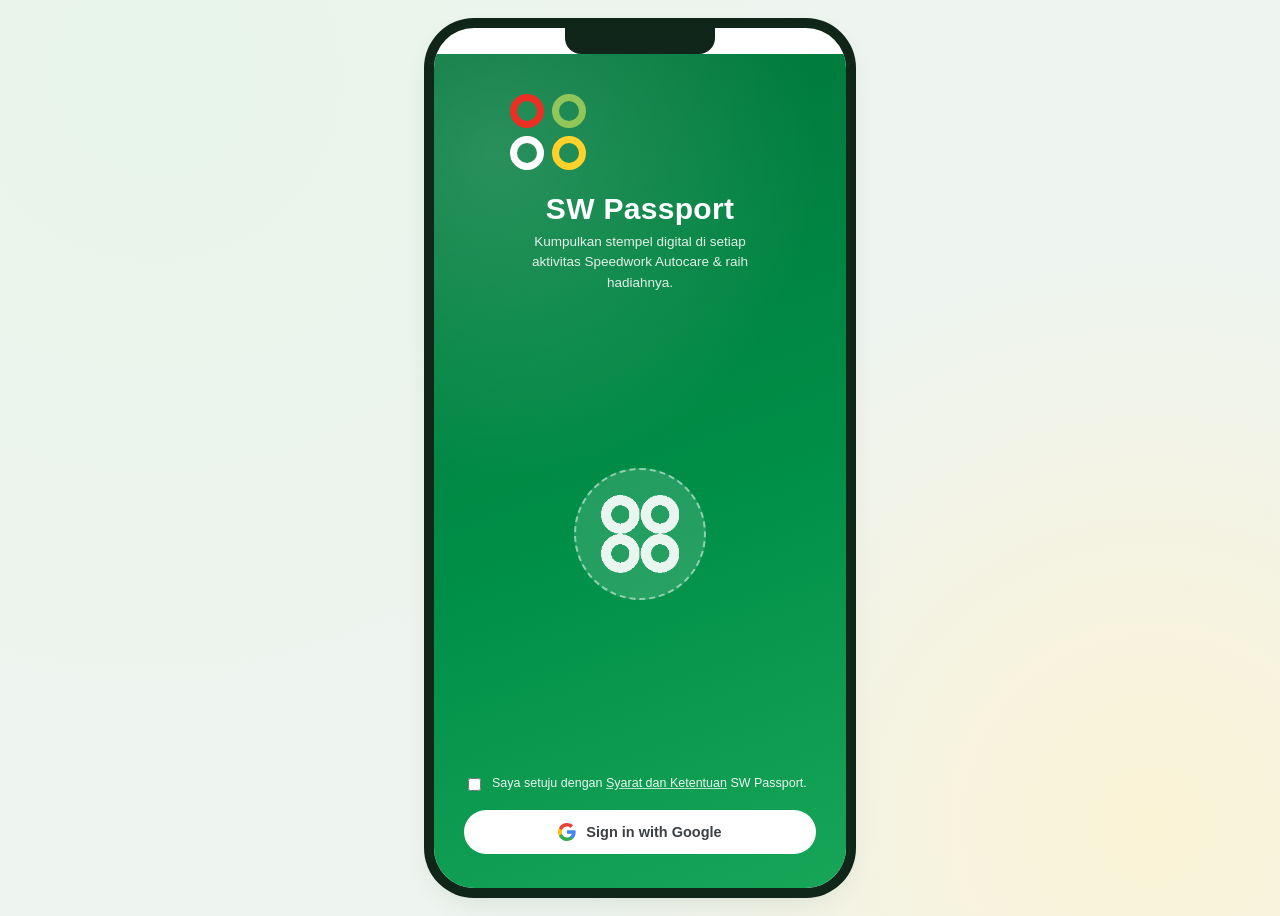
==== speedwork-passport/index.html @ 6962f1a3 "Add SW Passport gamification web app for Speedwork Autocare Recreates the GT/SW Passport Journey flo" ====
<!doctype html>
<html lang="id">
<head>
<meta charset="utf-8">
<meta name="viewport" content="width=device-width, initial-scale=1, viewport-fit=cover">
<title>SW Passport — Speedwork Autocare</title>
<link rel="stylesheet" href="css/style.css">
</head>
<body>
<div class="phone" id="phone">
  <div class="phone__notch"></div>

  <!-- ================= LOGIN ================= -->
  <section class="screen is-active" id="screen-login">
    <div class="login">
      <div>
        <div class="login__dots"><span></span><span></span><span></span><span></span></div>
        <h1 class="login__title">SW Passport</h1>
        <p class="login__subtitle">Kumpulkan stempel digital di setiap aktivitas Speedwork Autocare &amp; raih hadiahnya.</p>
      </div>

      <div class="login__badge"><img src="assets/speedwork-mark.png" alt="" style="width:78px;height:78px;object-fit:contain;filter:brightness(0) invert(1);opacity:.9"></div>

      <div class="login__foot">
        <label class="login__terms">
          <input type="checkbox" id="tnc-check">
          <span>Saya setuju dengan <u id="tnc-link">Syarat dan Ketentuan</u> SW Passport.</span>
        </label>
        <button class="btn--google" id="btn-google" disabled>
          <svg width="18" height="18" viewBox="0 0 18 18"><path fill="#4285F4" d="M17.64 9.2c0-.64-.06-1.25-.16-1.84H9v3.48h4.84a4.14 4.14 0 0 1-1.8 2.72v2.26h2.9c1.7-1.56 2.7-3.87 2.7-6.62z"/><path fill="#34A853" d="M9 18c2.43 0 4.47-.8 5.96-2.18l-2.9-2.26c-.8.54-1.84.86-3.06.86-2.35 0-4.34-1.59-5.05-3.72H.98v2.33A9 9 0 0 0 9 18z"/><path fill="#FBBC05" d="M3.95 10.7A5.4 5.4 0 0 1 3.67 9c0-.59.1-1.17.28-1.7V4.97H.98A9 9 0 0 0 0 9c0 1.45.35 2.83.98 4.03l2.97-2.33z"/><path fill="#EA4335" d="M9 3.58c1.32 0 2.51.45 3.44 1.35l2.58-2.58C13.46.89 11.43 0 9 0A9 9 0 0 0 .98 4.97L3.95 7.3C4.66 5.17 6.65 3.58 9 3.58z"/></svg>
          Sign in with Google
        </button>
      </div>
    </div>
  </section>

  <!-- ================= HOME ================= -->
  <section class="screen" id="screen-home">
    <div class="topbar">
      <div class="topbar__brand"><img src="assets/speedwork-logo.png" alt="Speedwork Autocare"></div>
      <button class="topbar__back" id="btn-notif-bell" title="Notifikasi"><span data-icon="bell"></span></button>
    </div>
    <div class="screen__scroll">
      <div class="profile-card" id="profile-card">
        <div class="profile-card__avatar" id="home-avatar">D</div>
        <div>
          <div class="profile-card__name" id="home-name">-</div>
          <div class="profile-card__id" id="home-gtid">-</div>
        </div>
        <div class="profile-card__chevron"><span data-icon="chevron"></span></div>
      </div>

      <div class="banner" id="banner-install">
        <div class="banner__icon"><span data-icon="download"></span></div>
        <div>
          <div class="banner__title">Install Aplikasi</div>
          <div class="banner__desc">Tambahkan SW Passport ke HP Anda.</div>
        </div>
        <div class="banner__action">
          <button class="btn btn--pill-sm" id="btn-install">Install</button>
          <button class="btn btn--ghost" id="btn-install-skip" style="padding:6px 6px;font-size:11.5px">Skip</button>
        </div>
      </div>

      <div class="banner" id="banner-notif">
        <div class="banner__icon"><span data-icon="bell"></span></div>
        <div>
          <div class="banner__title">Notifikasi</div>
          <div class="banner__desc">Terima update passport di HP ini.</div>
        </div>
        <div class="banner__action">
          <button class="btn btn--pill-sm" id="btn-notif">Aktifkan</button>
        </div>
      </div>

      <div class="progress-block">
        <div class="progress-block__head">
          <div class="progress-block__label">Progres Stamp</div>
          <div class="progress-block__count"><span id="home-progress-num">0/9</span><br><small>Stamp Terkumpul</small></div>
        </div>
        <div class="progress-bar"><div class="progress-bar__fill" id="home-progress-fill" style="width:0%"></div></div>
      </div>

      <div class="passport-cover" id="open-passport">
        <div class="passport-cover__label">SPEEDWORK AUTOCARE</div>
        <div class="passport-cover__title">SW Passport 2026</div>
        <div class="passport-cover__badge" id="passport-cover-mark"></div>
        <div class="passport-cover__foot"><span>Buka Passport</span><span data-icon="chevron"></span></div>
      </div>

      <div class="section-title"><span data-icon="id"></span> Menu Cepat</div>
      <div class="stamplist" style="margin-top:0">
        <div class="stampitem" id="quick-area">
          <div class="stampitem__num"><span data-icon="area"></span></div>
          <div><div class="stampitem__name">Cari Bengkel Terdekat</div><div class="stampitem__desc">Lihat lokasi booth &amp; bengkel mitra</div></div>
          <div class="stampitem__status" style="border:none"><span data-icon="chevron"></span></div>
        </div>
        <div class="stampitem" id="quick-gallery">
          <div class="stampitem__num"><span data-icon="gallery"></span></div>
          <div><div class="stampitem__name">Galeri &amp; Promo</div><div class="stampitem__desc">Katalog produk &amp; keseruan event</div></div>
          <div class="stampitem__status" style="border:none"><span data-icon="chevron"></span></div>
        </div>
      </div>
    </div>
    <div class="bottomnav" data-nav></div>
  </section>

  <!-- ================= PASSPORT ================= -->
  <section class="screen" id="screen-passport">
    <div class="topbar">
      <button class="topbar__back" data-go="screen-home"><span data-icon="back"></span></button>
      <div class="topbar__title">SW Passport</div>
    </div>
    <div class="screen__scroll">
      <div class="passport-book">
        <div class="passport-book__head">
          <div class="passport-book__event">SPEEDWORK SERVICE PASSPORT 2026</div>
          <div class="passport-book__sub">Ikuti alur di bawah &amp; kumpulkan seluruh stempel</div>
        </div>
        <div class="stampmap" id="stampmap">
          <svg class="connectors" id="stampmap-svg"></svg>
        </div>
      </div>

      <div class="viewtabs">
        <button class="is-active" id="tab-map" data-view="map">Peta Perjalanan</button>
        <button id="tab-list" data-view="list">Daftar Stamp</button>
      </div>

      <div class="stamplist" id="stamplist" style="display:none"></div>
    </div>
    <div class="bottomnav" data-nav></div>
  </section>

  <!-- ================= AREA ================= -->
  <section class="screen" id="screen-area">
    <div class="topbar">
      <button class="topbar__back" data-go="screen-home"><span data-icon="back"></span></button>
      <div class="topbar__title">Area &amp; Lokasi</div>
    </div>
    <div class="screen__scroll">
      <div class="map-placeholder">Peta lokasi booth &amp; bengkel mitra Speedwork Autocare<br>(ilustrasi — data contoh)</div>
      <div id="branch-list"></div>
    </div>
    <div class="bottomnav" data-nav></div>
  </section>

  <!-- ================= GALLERY ================= -->
  <section class="screen" id="screen-gallery">
    <div class="topbar">
      <button class="topbar__back" data-go="screen-home"><span data-icon="back"></span></button>
      <div class="topbar__title">Gallery</div>
    </div>
    <div class="screen__scroll">
      <div class="gallery-grid" id="gallery-grid"></div>
    </div>
    <div class="bottomnav" data-nav></div>
  </section>

  <!-- ================= PROFILE / GT.ID ================= -->
  <section class="screen" id="screen-profile">
    <div class="topbar">
      <button class="topbar__back" data-go="screen-home"><span data-icon="back"></span></button>
      <div class="topbar__title">SW.ID</div>
    </div>
    <div class="screen__scroll">
      <div class="id-card">
        <div class="id-card__avatar" id="profile-avatar">D</div>
        <div class="id-card__name" id="profile-name">-</div>
        <div class="id-card__id" id="profile-gtid">-</div>
        <canvas id="profile-qr" width="180" height="180"></canvas>
      </div>
      <div class="stat-row">
        <div class="stat-box"><div class="stat-box__num" id="profile-stamps">0/9</div><div class="stat-box__label">Stamp Terkumpul</div></div>
        <div class="stat-box"><div class="stat-box__num" id="profile-since">-</div><div class="stat-box__label">Member Sejak</div></div>
      </div>
      <button class="btn btn--outline btn--block" id="btn-logout" style="margin-top:18px">Keluar Akun</button>
    </div>
    <div class="bottomnav" data-nav></div>
  </section>

  <!-- ============ OVERLAY: stamp detail / QR ============ -->
  <div class="overlay" id="overlay-stamp">
    <div class="sheet">
      <button class="sheet__close" data-close-overlay><span data-icon="close"></span></button>
      <div id="stampdetail-icon" style="width:44px;height:44px;border-radius:12px;background:var(--green-pale);color:var(--green-dark);display:flex;align-items:center;justify-content:center;margin-bottom:10px"></div>
      <div class="sheet__title" id="stampdetail-title">Stamp</div>
      <div class="sheet__desc" id="stampdetail-desc">-</div>

      <div id="stampdetail-todo">
        <button class="btn btn--primary" id="btn-show-qr">Tunjukkan QR ke Staff</button>
      </div>

      <div id="stampdetail-qr" class="qrbox" style="display:none">
        <canvas id="qr-canvas"></canvas>
        <div class="qrbox__id" id="qr-gtid">SW.ID-000000</div>
        <div class="qrbox__hint">Tunjukkan QR ini ke staff Speedwork di lokasi</div>
        <div class="qrbox__status"><span class="dot-pulse"></span><span id="qr-status-text">Menunggu discan staff…</span></div>
      </div>

      <div id="stampdetail-done" style="display:none;text-align:center;padding:6px 0">
        <div style="color:var(--green-dark);font-weight:800;font-size:14px"><span data-icon="check"></span> Stamp sudah diklaim</div>
      </div>
    </div>
  </div>

  <!-- ============ OVERLAY: stamp claimed success ============ -->
  <div class="overlay" id="overlay-success">
    <div class="sheet">
      <div class="stampdone">
        <div class="stampdone__seal" id="success-seal"></div>
        <div class="stampdone__title" id="success-title">Stamp berhasil diklaim!</div>
        <div class="stampdone__desc" id="success-desc">Progres passport kamu bertambah.</div>
        <button class="btn btn--primary" data-close-overlay>Lanjutkan</button>
      </div>
    </div>
  </div>

  <!-- ============ OVERLAY: T&C ============ -->
  <div class="overlay" id="overlay-tnc">
    <div class="sheet">
      <button class="sheet__close" data-close-overlay><span data-icon="close"></span></button>
      <div class="sheet__title">Syarat &amp; Ketentuan</div>
      <div class="sheet__desc">
        Ini adalah demo aplikasi gamifikasi SW Passport untuk Speedwork Autocare.
        Dengan melanjutkan, kamu setuju data nama &amp; progres stamp disimpan secara lokal
        di perangkat/browser ini untuk keperluan simulasi program passport.
      </div>
      <button class="btn btn--primary" data-close-overlay>Mengerti</button>
    </div>
  </div>

  <div class="toast" id="toast"></div>
</div>

<script src="js/app.js"></script>
<script src="js/customer.js"></script>
</body>
</html>
---- speedwork-passport/css/style.css ----
/* Speedwork Autocare — SW Passport gamification demo
   Green brand theme derived from the Speedwork Autocare logo. */

:root {
  --green-dark: #00753a;
  --green: #008f47;
  --green-mid: #17a558;
  --green-light: #91c759;
  --green-pale: #e7f5ea;
  --green-pale-2: #d5efdc;
  --red: #eb2f23;
  --yellow: #fed22a;
  --ink: #16241c;
  --ink-soft: #4b5c53;
  --line: #dce8df;
  --bg: #eef4ef;
  --card: #ffffff;
  --shadow: 0 10px 30px rgba(0, 60, 30, 0.12);
  --shadow-sm: 0 2px 10px rgba(0, 60, 30, 0.08);
  --radius-lg: 26px;
  --radius-md: 16px;
  --radius-sm: 10px;
  font-size: 16px;
}

* { box-sizing: border-box; }

svg.ic { width: 20px; height: 20px; flex-shrink: 0; display: inline-block; }

html, body {
  margin: 0;
  padding: 0;
  background: var(--bg);
  color: var(--ink);
  font-family: "Segoe UI", Roboto, Helvetica, Arial, sans-serif;
  -webkit-font-smoothing: antialiased;
}

body {
  min-height: 100vh;
  background:
    radial-gradient(circle at 12% 8%, var(--green-pale) 0%, transparent 45%),
    radial-gradient(circle at 90% 90%, #fbf3d6 0%, transparent 40%),
    var(--bg);
  display: flex;
  align-items: flex-start;
  justify-content: center;
  padding: 28px 12px;
}

a { color: inherit; }
button { font-family: inherit; }

/* ---------- Phone shell ---------- */

.phone {
  position: relative;
  width: 100%;
  max-width: 412px;
  min-height: 860px;
  background: var(--card);
  border-radius: 40px;
  box-shadow: var(--shadow), 0 0 0 10px #10261a;
  overflow: hidden;
  display: flex;
  flex-direction: column;
}

.phone__notch {
  position: absolute;
  top: 0;
  left: 50%;
  transform: translateX(-50%);
  width: 150px;
  height: 26px;
  background: #10261a;
  border-radius: 0 0 16px 16px;
  z-index: 40;
}

.screen {
  flex: 1;
  display: none;
  flex-direction: column;
  min-height: 100%;
  padding-top: 26px;
}

.screen.is-active { display: flex; }

.screen__scroll {
  flex: 1;
  overflow-y: auto;
  padding: 18px 18px 100px;
}
.screen__scroll::-webkit-scrollbar { width: 0; }

/* ---------- Top bar ---------- */

.topbar {
  display: flex;
  align-items: center;
  gap: 10px;
  padding: 14px 16px 10px;
  background: var(--card);
}

.topbar__brand {
  display: flex;
  align-items: center;
  gap: 8px;
  flex: 1;
}

.topbar__brand img { height: 20px; }

.topbar__back {
  width: 34px;
  height: 34px;
  border-radius: 50%;
  border: none;
  background: var(--green-pale);
  color: var(--green-dark);
  font-size: 16px;
  display: flex;
  align-items: center;
  justify-content: center;
  cursor: pointer;
}

.topbar__title {
  font-weight: 800;
  font-size: 15px;
  letter-spacing: .02em;
  color: var(--green-dark);
}

/* ---------- Buttons ---------- */

.btn {
  border: none;
  border-radius: 999px;
  padding: 13px 18px;
  font-weight: 700;
  font-size: 14px;
  cursor: pointer;
  display: inline-flex;
  align-items: center;
  justify-content: center;
  gap: 8px;
  transition: transform .12s ease, box-shadow .12s ease;
}
.btn:active { transform: scale(.97); }

.btn--primary {
  background: linear-gradient(135deg, var(--green-mid), var(--green-dark));
  color: #fff;
  box-shadow: 0 8px 18px rgba(0, 117, 58, 0.35);
  width: 100%;
}

.btn--outline {
  background: #fff;
  border: 1.5px solid var(--line);
  color: var(--ink);
}

.btn--pill-sm {
  padding: 7px 14px;
  font-size: 12.5px;
  background: var(--green-dark);
  color: #fff;
}

.btn--ghost {
  background: transparent;
  color: var(--green-dark);
  font-weight: 700;
}

.btn--block { width: 100%; }
.btn[disabled] { opacity: .55; cursor: default; }

/* ---------- Login screen ---------- */

.login {
  flex: 1;
  display: flex;
  flex-direction: column;
  align-items: center;
  justify-content: space-between;
  padding: 40px 30px 34px;
  background:
    radial-gradient(circle at 15% 12%, rgba(255,255,255,.16) 0, transparent 40%),
    linear-gradient(160deg, var(--green-dark) 0%, var(--green) 55%, var(--green-mid) 100%);
  color: #fff;
  text-align: center;
}

.login__dots {
  display: grid;
  grid-template-columns: repeat(2, 34px);
  gap: 8px;
  margin-bottom: 22px;
}
.login__dots span {
  width: 34px; height: 34px; border-radius: 50%;
  border: 7px solid;
  background: transparent;
}
.login__dots span:nth-child(1) { border-color: var(--red); }
.login__dots span:nth-child(2) { border-color: var(--green-light); }
.login__dots span:nth-child(3) { border-color: #fff; }
.login__dots span:nth-child(4) { border-color: var(--yellow); }

.login__title {
  font-size: 30px;
  font-weight: 800;
  letter-spacing: .01em;
  margin: 0 0 6px;
}
.login__subtitle {
  font-size: 13.5px;
  opacity: .88;
  max-width: 260px;
  line-height: 1.5;
  margin: 0;
}

.login__badge {
  width: 132px;
  height: 132px;
  border-radius: 50%;
  background: rgba(255,255,255,.14);
  display: flex;
  align-items: center;
  justify-content: center;
  margin: 26px 0;
  border: 2px dashed rgba(255,255,255,.5);
}
.login__badge svg { width: 74px; height: 74px; }

.login__foot { width: 100%; }

.login__terms {
  display: flex;
  align-items: flex-start;
  gap: 8px;
  font-size: 12.5px;
  color: rgba(255,255,255,.92);
  text-align: left;
  margin-bottom: 16px;
  line-height: 1.4;
}
.login__terms input { margin-top: 3px; }
.login__terms u { text-decoration-color: rgba(255,255,255,.7); cursor: pointer; }

.btn--google {
  width: 100%;
  background: #fff;
  color: #3c4043;
  border-radius: 999px;
  padding: 13px 18px;
  font-weight: 700;
  font-size: 14.5px;
  display: flex;
  align-items: center;
  justify-content: center;
  gap: 10px;
  border: none;
  cursor: pointer;
}
.btn--google img { width: 18px; height: 18px; }

/* ---------- Home ---------- */

.card {
  background: var(--card);
  border-radius: var(--radius-md);
  box-shadow: var(--shadow-sm);
  padding: 16px;
}

.profile-card {
  display: flex;
  align-items: center;
  gap: 12px;
  border-radius: var(--radius-md);
  padding: 14px 16px;
  background: linear-gradient(120deg, var(--green-dark), var(--green-mid));
  color: #fff;
  box-shadow: 0 10px 22px rgba(0,117,58,.28);
}
.profile-card__avatar {
  width: 46px; height: 46px; border-radius: 50%;
  background: rgba(255,255,255,.22);
  display: flex; align-items: center; justify-content: center;
  font-weight: 800; font-size: 17px;
  flex-shrink: 0;
}
.profile-card__name { font-weight: 800; font-size: 15px; }
.profile-card__id { font-size: 11.5px; opacity: .85; letter-spacing: .02em; }
.profile-card__chevron { margin-left: auto; opacity: .8; }

.banner {
  display: flex;
  align-items: center;
  gap: 12px;
  padding: 12px 14px;
  border-radius: var(--radius-sm);
  border: 1px solid var(--line);
  background: #fff;
  margin-top: 10px;
}
.banner__icon {
  width: 34px; height: 34px; border-radius: 10px;
  background: var(--green-pale);
  color: var(--green-dark);
  display: flex; align-items: center; justify-content: center;
  flex-shrink: 0;
}
.banner__title { font-weight: 700; font-size: 13px; }
.banner__desc { font-size: 11.5px; color: var(--ink-soft); margin-top: 1px; }
.banner__action { margin-left: auto; flex-shrink: 0; }
.banner.is-dismissed { display: none; }

.progress-block { margin-top: 16px; }
.progress-block__head {
  display: flex; align-items: baseline; justify-content: space-between;
  margin-bottom: 8px;
}
.progress-block__label { font-weight: 800; font-size: 13.5px; }
.progress-block__count { font-weight: 800; font-size: 15px; color: var(--green-dark); }
.progress-block__count small { font-weight: 600; font-size: 10.5px; color: var(--ink-soft); }

.progress-bar {
  height: 9px;
  border-radius: 999px;
  background: var(--green-pale-2);
  overflow: hidden;
}
.progress-bar__fill {
  height: 100%;
  background: linear-gradient(90deg, var(--green-light), var(--green-dark));
  border-radius: 999px;
  transition: width .4s ease;
}

.passport-cover {
  margin-top: 18px;
  border-radius: var(--radius-lg);
  background: linear-gradient(150deg, var(--green-dark), var(--green) 60%, var(--green-mid));
  color: #fff;
  padding: 22px 20px 20px;
  position: relative;
  overflow: hidden;
  cursor: pointer;
  box-shadow: 0 14px 26px rgba(0,117,58,.3);
}
.passport-cover::after {
  content: "";
  position: absolute; right: -30px; bottom: -30px;
  width: 130px; height: 130px; border-radius: 50%;
  background: rgba(255,255,255,.08);
}
.passport-cover__label {
  font-size: 10.5px; letter-spacing: .16em; opacity: .8; font-weight: 700;
}
.passport-cover__title { font-size: 20px; font-weight: 800; margin: 6px 0 22px; }
.passport-cover__badge svg { width: 46px; height: 46px; }
.passport-cover__foot {
  display: flex; align-items: center; justify-content: space-between;
  font-size: 11.5px; font-weight: 700; opacity: .9;
}

.section-title {
  font-weight: 800; font-size: 13.5px;
  margin: 22px 0 10px;
  color: var(--ink);
  display: flex; align-items: center; gap: 8px;
}

/* ---------- Passport journey view ---------- */

.passport-book {
  border-radius: var(--radius-lg);
  background: linear-gradient(180deg, #f4faf5, #e9f5ec);
  border: 1px solid var(--line);
  padding: 18px 14px 20px;
  box-shadow: var(--shadow-sm);
}

.passport-book__head {
  text-align: center;
  margin-bottom: 6px;
}
.passport-book__event { font-weight: 800; font-size: 15px; color: var(--green-dark); }
.passport-book__sub { font-size: 11px; color: var(--ink-soft); margin-top: 2px; }

.stampmap {
  position: relative;
  width: 100%;
  height: 380px;
}
.stampmap svg.connectors { position: absolute; inset: 0; width: 100%; height: 100%; }

.stampnode {
  position: absolute;
  width: 76px;
  transform: translate(-50%, -50%);
  text-align: center;
}
.stampnode__circle {
  width: 52px; height: 52px; border-radius: 50%;
  margin: 0 auto 6px;
  background: #fff;
  border: 2.5px solid var(--line);
  display: flex; align-items: center; justify-content: center;
  font-weight: 800; font-size: 15px;
  color: var(--ink-soft);
  box-shadow: var(--shadow-sm);
  cursor: pointer;
  position: relative;
}
.stampnode__circle svg { width: 22px; height: 22px; }
.stampnode__label {
  font-size: 9.5px; font-weight: 700; line-height: 1.2; color: var(--ink-soft);
}
.stampnode.is-done .stampnode__circle {
  background: linear-gradient(140deg, var(--green-mid), var(--green-dark));
  border-color: var(--green-dark);
  color: #fff;
}
.stampnode.is-done .stampnode__label { color: var(--green-dark); }
.stampnode__check {
  position: absolute; top: -4px; right: -4px;
  width: 18px; height: 18px; border-radius: 50%;
  background: var(--yellow); color: #6b4e00;
  display: flex; align-items: center; justify-content: center;
  font-size: 11px; box-shadow: 0 2px 6px rgba(0,0,0,.15);
  opacity: 0;
}
.stampnode.is-done .stampnode__check { opacity: 1; }

.viewtabs {
  display: flex;
  background: var(--green-pale);
  border-radius: 999px;
  padding: 4px;
  margin-top: 16px;
}
.viewtabs button {
  flex: 1; border: none; background: transparent;
  padding: 9px 0; border-radius: 999px; font-weight: 700; font-size: 12.5px;
  color: var(--green-dark); cursor: pointer;
}
.viewtabs button.is-active { background: var(--green-dark); color: #fff; }

/* ---------- Stamp checklist ---------- */

.stamplist { margin-top: 14px; display: flex; flex-direction: column; gap: 10px; }
.stampitem {
  display: flex; align-items: center; gap: 12px;
  background: #fff; border: 1px solid var(--line);
  border-radius: var(--radius-sm); padding: 12px 14px;
  cursor: pointer;
}
.stampitem__num {
  width: 30px; height: 30px; border-radius: 50%;
  background: var(--green-pale); color: var(--green-dark);
  font-weight: 800; font-size: 12.5px;
  display: flex; align-items: center; justify-content: center;
  flex-shrink: 0;
}
.stampitem__name { font-weight: 700; font-size: 13px; }
.stampitem__desc { font-size: 11px; color: var(--ink-soft); margin-top: 1px; }
.stampitem__status {
  margin-left: auto; width: 26px; height: 26px; border-radius: 50%;
  border: 2px solid var(--line);
  display: flex; align-items: center; justify-content: center; flex-shrink: 0;
}
.stampitem.is-done { border-color: var(--green-light); background: var(--green-pale); }
.stampitem.is-done .stampitem__num { background: var(--green-dark); color: #fff; }
.stampitem.is-done .stampitem__status { background: var(--green-dark); border-color: var(--green-dark); color: #fff; }

/* ---------- Bottom nav ---------- */

.bottomnav {
  position: absolute;
  left: 0; right: 0; bottom: 0;
  background: #fff;
  border-top: 1px solid var(--line);
  display: flex;
  padding: 8px 6px calc(10px + env(safe-area-inset-bottom));
  z-index: 30;
}
.bottomnav button {
  flex: 1;
  border: none; background: transparent;
  display: flex; flex-direction: column; align-items: center; gap: 4px;
  padding: 6px 0; font-size: 10.5px; font-weight: 700;
  color: #9fb0a6; cursor: pointer;
}
.bottomnav button svg { width: 21px; height: 21px; }
.bottomnav button.is-active { color: var(--green-dark); }

/* ---------- Modal / sheet ---------- */

.overlay {
  position: absolute; inset: 0;
  background: rgba(10, 30, 18, .5);
  display: none;
  align-items: flex-end;
  z-index: 60;
}
.overlay.is-open { display: flex; }

.sheet {
  width: 100%;
  background: #fff;
  border-radius: 26px 26px 0 0;
  padding: 22px 22px calc(26px + env(safe-area-inset-bottom));
  max-height: 82%;
  overflow-y: auto;
  animation: sheetUp .22s ease;
}
@keyframes sheetUp {
  from { transform: translateY(24px); opacity: 0; }
  to { transform: translateY(0); opacity: 1; }
}

.sheet__close {
  width: 30px; height: 30px; border-radius: 50%;
  border: none; background: var(--green-pale); color: var(--green-dark);
  float: right; cursor: pointer; font-size: 14px;
}

.sheet__title { font-weight: 800; font-size: 16px; margin: 4px 0 4px; }
.sheet__desc { font-size: 12.5px; color: var(--ink-soft); line-height: 1.5; margin-bottom: 16px; }

.qrbox {
  background: var(--green-pale);
  border-radius: var(--radius-md);
  padding: 18px;
  text-align: center;
}
.qrbox canvas {
  border-radius: 12px;
  background: #fff;
  padding: 10px;
  box-shadow: var(--shadow-sm);
}
.qrbox__id { font-weight: 800; font-size: 13px; margin-top: 12px; letter-spacing: .03em; }
.qrbox__hint { font-size: 11.5px; color: var(--ink-soft); margin-top: 4px; }
.qrbox__status {
  margin-top: 14px;
  display: inline-flex; align-items: center; gap: 7px;
  font-size: 11.5px; font-weight: 700; color: var(--green-dark);
  background: #fff; padding: 7px 14px; border-radius: 999px;
}
.dot-pulse {
  width: 7px; height: 7px; border-radius: 50%; background: var(--green-mid);
  animation: pulse 1.1s infinite ease-in-out;
}
@keyframes pulse { 0%,100%{opacity:.3} 50%{opacity:1} }

.stampdone {
  text-align: center;
  padding: 10px 4px 4px;
}
.stampdone__seal {
  width: 108px; height: 108px; margin: 0 auto 16px;
}
.stampdone__title { font-size: 18px; font-weight: 800; color: var(--green-dark); }
.stampdone__desc { font-size: 12.5px; color: var(--ink-soft); margin: 6px 0 20px; }

/* ---------- Area / Gallery ---------- */

.branch-card {
  display: flex; gap: 12px; align-items: flex-start;
  background: #fff; border: 1px solid var(--line);
  border-radius: var(--radius-sm); padding: 13px 14px; margin-bottom: 10px;
}
.branch-card__pin {
  width: 36px; height: 36px; border-radius: 10px;
  background: var(--green-pale); color: var(--green-dark);
  display: flex; align-items: center; justify-content: center; flex-shrink: 0;
}
.branch-card__name { font-weight: 700; font-size: 13px; }
.branch-card__addr { font-size: 11.5px; color: var(--ink-soft); margin-top: 2px; line-height: 1.4; }
.branch-card__tag {
  font-size: 10px; font-weight: 700; color: var(--green-dark);
  background: var(--green-pale); border-radius: 6px; padding: 2px 7px;
  display: inline-block; margin-top: 6px;
}

.map-placeholder {
  height: 150px;
  border-radius: var(--radius-md);
  background:
    radial-gradient(circle at 30% 30%, rgba(0,143,71,.18), transparent 45%),
    radial-gradient(circle at 75% 65%, rgba(254,210,42,.22), transparent 40%),
    var(--green-pale);
  border: 1px dashed var(--green-light);
  display: flex; align-items: center; justify-content: center;
  color: var(--green-dark); font-weight: 700; font-size: 12px;
  margin-bottom: 14px; text-align: center; padding: 10px;
}

.gallery-grid {
  display: grid; grid-template-columns: repeat(2, 1fr); gap: 10px;
}
.gallery-tile {
  aspect-ratio: 1/1;
  border-radius: var(--radius-sm);
  display: flex; flex-direction: column; align-items: center; justify-content: center;
  gap: 8px;
  color: #fff; font-size: 11px; font-weight: 700; text-align: center; padding: 8px;
}
.gallery-tile svg { width: 30px; height: 30px; }

/* ---------- Profile / GT.ID tab ---------- */

.id-card {
  border-radius: var(--radius-lg);
  background: linear-gradient(150deg, var(--green-dark), var(--green-mid));
  color: #fff; padding: 22px; text-align: center;
  box-shadow: 0 14px 26px rgba(0,117,58,.3);
}
.id-card__avatar {
  width: 60px; height: 60px; border-radius: 50%; margin: 0 auto 10px;
  background: rgba(255,255,255,.2);
  display: flex; align-items: center; justify-content: center;
  font-weight: 800; font-size: 22px;
}
.id-card__name { font-weight: 800; font-size: 16px; }
.id-card__id { font-size: 11.5px; opacity: .85; margin-top: 2px; letter-spacing: .03em; }
.id-card canvas { margin-top: 16px; border-radius: 10px; background: #fff; padding: 10px; }

.stat-row { display: flex; gap: 10px; margin-top: 14px; }
.stat-box {
  flex: 1; background: #fff; border: 1px solid var(--line);
  border-radius: var(--radius-sm); padding: 12px; text-align: center;
}
.stat-box__num { font-size: 18px; font-weight: 800; color: var(--green-dark); }
.stat-box__label { font-size: 10.5px; color: var(--ink-soft); margin-top: 2px; }

.empty-hint {
  text-align: center; color: var(--ink-soft); font-size: 12px; margin-top: 10px;
}

/* ---------- Toast ---------- */

.toast {
  position: absolute; left: 50%; bottom: 92px; transform: translateX(-50%) translateY(10px);
  background: var(--ink); color: #fff; font-size: 12.5px; font-weight: 600;
  padding: 10px 16px; border-radius: 999px; opacity: 0; pointer-events: none;
  transition: all .25s ease; z-index: 80; white-space: nowrap;
}
.toast.is-show { opacity: 1; transform: translateX(-50%) translateY(0); }

/* ---------- Staff console (staff.html) ---------- */

.staff-wrap {
  width: 100%;
  max-width: 480px;
  margin: 0 auto;
}
.staff-header {
  display: flex; align-items: center; gap: 10px;
  margin-bottom: 18px;
}
.staff-header img { height: 26px; }
.staff-header__title { margin-left: auto; text-align: right; }
.staff-header__title strong { display: block; font-size: 14px; color: var(--green-dark); }
.staff-header__title span { font-size: 11px; color: var(--ink-soft); }

.scanner-box {
  background: #10261a;
  border-radius: var(--radius-lg);
  aspect-ratio: 4/3;
  position: relative;
  overflow: hidden;
  display: flex; align-items: center; justify-content: center;
  margin-bottom: 14px;
}
.scanner-box video { width: 100%; height: 100%; object-fit: cover; display: none; }
.scanner-box.is-live video { display: block; }
.scanner-box__frame {
  position: absolute; inset: 16%;
  border: 3px solid rgba(255,255,255,.7);
  border-radius: 18px;
}
.scanner-box__idle { color: rgba(255,255,255,.65); font-size: 12.5px; text-align: center; padding: 20px; }
.scanner-box__idle svg { width: 40px; height: 40px; margin-bottom: 8px; opacity: .7; }
.scanner-box__scanline {
  position: absolute; left: 16%; right: 16%; height: 2px;
  background: linear-gradient(90deg, transparent, var(--green-light), transparent);
  animation: scan 1.6s linear infinite;
  display: none;
}
.scanner-box.is-live .scanner-box__scanline { display: block; }
@keyframes scan { 0%{top:16%} 100%{top:80%} }

.pending-list { margin-top: 18px; }
.pending-item {
  display: flex; align-items: center; gap: 12px;
  background: #fff; border: 1px solid var(--line); border-radius: var(--radius-sm);
  padding: 12px 14px; margin-bottom: 10px;
}
.pending-item__avatar {
  width: 38px; height: 38px; border-radius: 50%;
  background: var(--green-pale); color: var(--green-dark);
  display: flex; align-items: center; justify-content: center; font-weight: 800;
  flex-shrink: 0;
}
.pending-item__name { font-weight: 700; font-size: 13px; }
.pending-item__stamp { font-size: 11.5px; color: var(--ink-soft); margin-top: 1px; }
.pending-item__go { margin-left: auto; flex-shrink: 0; }

.manual-box {
  margin-top: 20px; background: #fff; border: 1px solid var(--line);
  border-radius: var(--radius-md); padding: 16px;
}
.manual-box label { font-size: 11.5px; font-weight: 700; color: var(--ink-soft); display: block; margin-bottom: 6px; }
.manual-box select, .manual-box input {
  width: 100%; padding: 10px 12px; border-radius: var(--radius-sm);
  border: 1.5px solid var(--line); font-size: 13px; margin-bottom: 12px; font-family: inherit;
}

.log-list { margin-top: 16px; }
.log-item {
  display: flex; justify-content: space-between; font-size: 11.5px;
  padding: 8px 0; border-bottom: 1px dashed var(--line); color: var(--ink-soft);
}
.log-item b { color: var(--ink); }

@media (max-width: 460px) {
  body { padding: 0; }
  .phone { border-radius: 0; min-height: 100vh; box-shadow: none; }
  .phone__notch { display: none; }
}
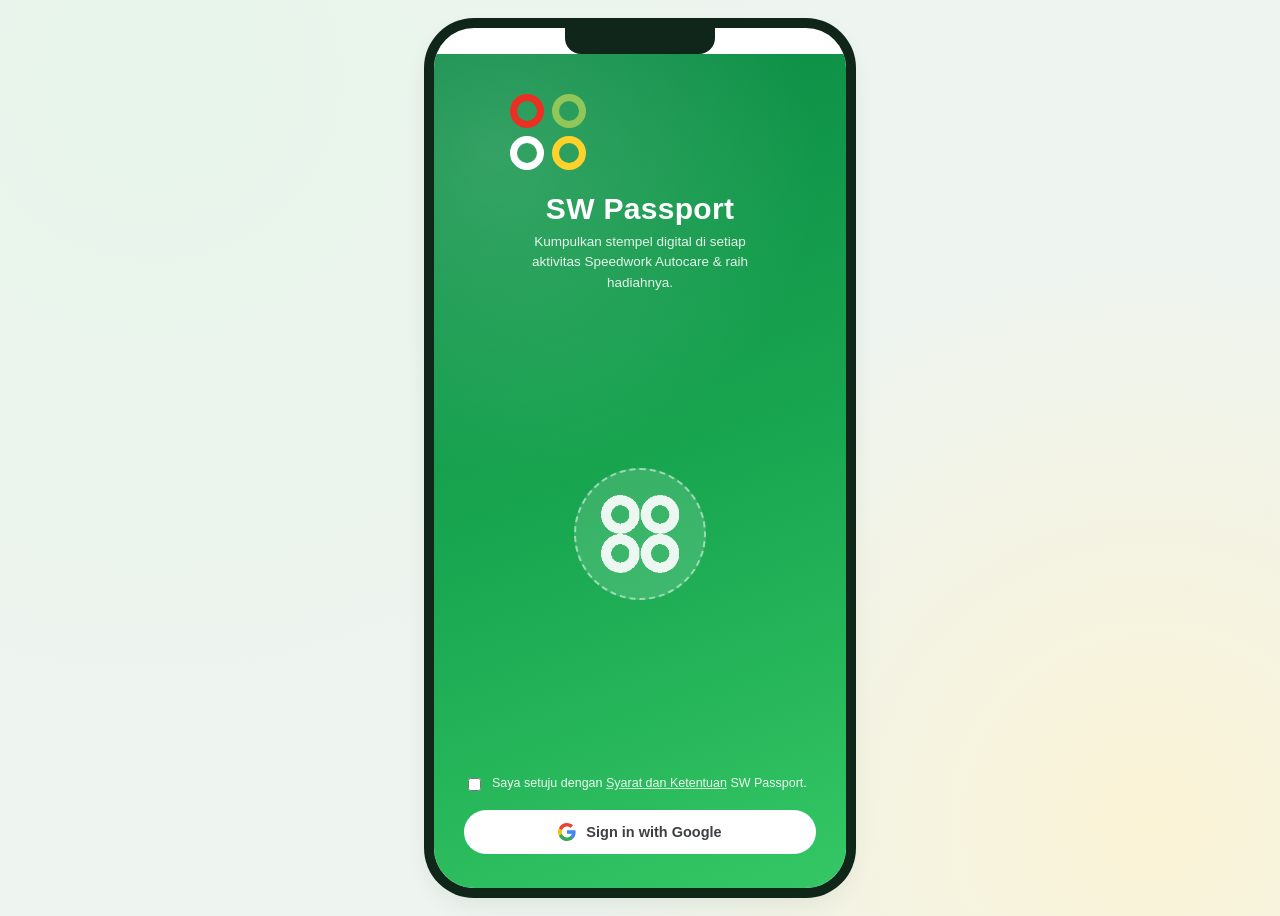
==== commit 77b997ed: "Match SpeedApp's green, add colorful icons, book-style passport background Feedback from a side-by-s" ====
--- a/speedwork-passport/index.html
+++ b/speedwork-passport/index.html
@@ -81,22 +81,26 @@
         <div class="progress-bar"><div class="progress-bar__fill" id="home-progress-fill" style="width:0%"></div></div>
       </div>
 
+      <div class="section-title" style="margin-top:20px">Event Aktif</div>
       <div class="passport-cover" id="open-passport">
-        <div class="passport-cover__label">SPEEDWORK AUTOCARE</div>
-        <div class="passport-cover__title">SW Passport 2026</div>
+        <div class="passport-cover__label" id="active-event-label">SPEEDWORK AUTOCARE</div>
+        <div class="passport-cover__title" id="active-event-title">SW Passport 2026</div>
         <div class="passport-cover__badge" id="passport-cover-mark"></div>
         <div class="passport-cover__foot"><span>Buka Passport</span><span data-icon="chevron"></span></div>
       </div>
+
+      <div class="section-title">Riwayat Event</div>
+      <div id="event-history-list" class="stamplist" style="margin-top:0"></div>
 
       <div class="section-title"><span data-icon="id"></span> Menu Cepat</div>
       <div class="stamplist" style="margin-top:0">
         <div class="stampitem" id="quick-area">
-          <div class="stampitem__num"><span data-icon="area"></span></div>
+          <div class="stampitem__num"><span data-icon-color="area"></span></div>
           <div><div class="stampitem__name">Cari Bengkel Terdekat</div><div class="stampitem__desc">Lihat lokasi booth &amp; bengkel mitra</div></div>
           <div class="stampitem__status" style="border:none"><span data-icon="chevron"></span></div>
         </div>
         <div class="stampitem" id="quick-gallery">
-          <div class="stampitem__num"><span data-icon="gallery"></span></div>
+          <div class="stampitem__num"><span data-icon-color="gallery"></span></div>
           <div><div class="stampitem__name">Galeri &amp; Promo</div><div class="stampitem__desc">Katalog produk &amp; keseruan event</div></div>
           <div class="stampitem__status" style="border:none"><span data-icon="chevron"></span></div>
         </div>
@@ -109,17 +113,24 @@
   <section class="screen" id="screen-passport">
     <div class="topbar">
       <button class="topbar__back" data-go="screen-home"><span data-icon="back"></span></button>
-      <div class="topbar__title">SW Passport</div>
-    </div>
-    <div class="screen__scroll">
-      <div class="passport-book">
-        <div class="passport-book__head">
-          <div class="passport-book__event">SPEEDWORK SERVICE PASSPORT 2026</div>
-          <div class="passport-book__sub">Ikuti alur di bawah &amp; kumpulkan seluruh stempel</div>
-        </div>
-        <div class="stampmap" id="stampmap">
-          <svg class="connectors" id="stampmap-svg"></svg>
-        </div>
+      <div class="topbar__title" id="passport-topbar-title">SW Passport</div>
+      <button class="btn btn--pill-sm" id="btn-switch-event" style="margin-left:auto">Ganti Event</button>
+    </div>
+    <div class="screen__scroll">
+      <div class="event-status" id="event-status-banner" style="display:none">
+        <span data-icon="check"></span> <span id="event-status-text">Event ini sudah selesai</span>
+      </div>
+      <div class="passport-book-wrap">
+        <div class="passport-book" id="passport-book">
+          <div class="passport-book__head">
+            <div class="passport-book__event" id="passport-book-event">SPEEDWORK SERVICE PASSPORT 2026</div>
+            <div class="passport-book__sub" id="passport-book-sub">Ikuti alur di bawah &amp; kumpulkan seluruh stempel</div>
+          </div>
+          <div class="stampmap" id="stampmap">
+            <svg class="connectors" id="stampmap-svg"></svg>
+          </div>
+        </div>
+        <div class="passport-ribbon" id="passport-ribbon" style="display:none">Event Selesai</div>
       </div>
 
       <div class="viewtabs">
@@ -201,6 +212,10 @@
       <div id="stampdetail-done" style="display:none;text-align:center;padding:6px 0">
         <div style="color:var(--green-dark);font-weight:800;font-size:14px"><span data-icon="check"></span> Stamp sudah diklaim</div>
       </div>
+
+      <div id="stampdetail-closed" style="display:none;text-align:center;padding:6px 0">
+        <div style="color:var(--ink-soft);font-weight:700;font-size:13px">Event ini sudah selesai — stempel tidak bisa diklaim lagi.</div>
+      </div>
     </div>
   </div>
 
@@ -213,6 +228,16 @@
         <div class="stampdone__desc" id="success-desc">Progres passport kamu bertambah.</div>
         <button class="btn btn--primary" data-close-overlay>Lanjutkan</button>
       </div>
+    </div>
+  </div>
+
+  <!-- ============ OVERLAY: event switcher ============ -->
+  <div class="overlay" id="overlay-events">
+    <div class="sheet">
+      <button class="sheet__close" data-close-overlay><span data-icon="close"></span></button>
+      <div class="sheet__title">Pilih Event</div>
+      <div class="sheet__desc">Passport dipakai untuk semua event offline Speedwork Autocare. Pilih event untuk lihat progres stempelnya.</div>
+      <div id="event-switch-list" class="stamplist" style="margin-top:0"></div>
     </div>
   </div>
 
--- a/speedwork-passport/css/style.css
+++ b/speedwork-passport/css/style.css
@@ -2,12 +2,16 @@
    Green brand theme derived from the Speedwork Autocare logo. */
 
 :root {
-  --green-dark: #00753a;
-  --green: #008f47;
-  --green-mid: #17a558;
+  --green-dark: #0a8a44;
+  --green: #1aa851;
+  --green-mid: #35c765;
   --green-light: #91c759;
   --green-pale: #e7f5ea;
   --green-pale-2: #d5efdc;
+  --paper: #fbf6e8;
+  --paper-dark: #f2e9cf;
+  --paper-line: #e2d3a4;
+  --paper-ink: #4a3c1e;
   --red: #eb2f23;
   --yellow: #fed22a;
   --ink: #16241c;
@@ -26,6 +30,7 @@
 * { box-sizing: border-box; }
 
 svg.ic { width: 20px; height: 20px; flex-shrink: 0; display: inline-block; }
+svg.ic-color { width: 26px; height: 26px; flex-shrink: 0; display: inline-block; }
 
 html, body {
   margin: 0;
@@ -133,6 +138,11 @@
   font-size: 15px;
   letter-spacing: .02em;
   color: var(--green-dark);
+  flex: 1;
+  min-width: 0;
+  overflow: hidden;
+  text-overflow: ellipsis;
+  white-space: nowrap;
 }
 
 /* ---------- Buttons ---------- */
@@ -382,65 +392,199 @@
 
 /* ---------- Passport journey view ---------- */
 
+.passport-book-wrap {
+  position: relative;
+}
+
 .passport-book {
   border-radius: var(--radius-lg);
-  background: linear-gradient(180deg, #f4faf5, #e9f5ec);
-  border: 1px solid var(--line);
+  background:
+    radial-gradient(circle at 8% 6%, rgba(120,90,40,.05), transparent 12%),
+    radial-gradient(circle at 92% 90%, rgba(120,90,40,.05), transparent 12%),
+    radial-gradient(circle at 30% 70%, rgba(120,90,40,.04), transparent 40%),
+    radial-gradient(circle at 75% 25%, rgba(120,90,40,.04), transparent 35%),
+    linear-gradient(180deg, var(--paper), var(--paper-dark));
+  border: 1px solid var(--paper-line);
   padding: 18px 14px 20px;
-  box-shadow: var(--shadow-sm);
+  box-shadow: var(--shadow-sm), inset 0 0 46px rgba(120, 90, 40, .1);
+  overflow: hidden;
+  position: relative;
+  transition: filter .3s ease;
+}
+.passport-book::before {
+  content: "";
+  position: absolute; left: 50%; top: 8px; bottom: 8px; width: 3px;
+  background: linear-gradient(180deg, transparent, rgba(120,90,40,.3) 12%, rgba(120,90,40,.3) 88%, transparent);
+  transform: translateX(-50%);
+  box-shadow: 0 0 10px rgba(120,90,40,.18);
+  pointer-events: none;
+}
+.passport-book::after {
+  content: "";
+  position: absolute; right: 0; bottom: 0; width: 30px; height: 30px;
+  background: linear-gradient(135deg, transparent 52%, rgba(120,90,40,.22) 53%, rgba(120,90,40,.08) 68%, transparent 70%);
+  pointer-events: none;
+}
+.passport-book.is-closed {
+  filter: grayscale(0.75) brightness(0.9) sepia(0.15);
+}
+
+.passport-ribbon {
+  position: absolute;
+  top: 16px; right: -38px;
+  width: 150px;
+  padding: 6px 0;
+  text-align: center;
+  background: linear-gradient(180deg, #eb2f23, #b31f16);
+  color: #fff;
+  font-weight: 800;
+  font-size: 11px;
+  letter-spacing: .04em;
+  text-transform: uppercase;
+  transform: rotate(38deg);
+  box-shadow: 0 3px 10px rgba(0,0,0,.35);
+  z-index: 10;
+  pointer-events: none;
 }
 
 .passport-book__head {
   text-align: center;
   margin-bottom: 6px;
 }
-.passport-book__event { font-weight: 800; font-size: 15px; color: var(--green-dark); }
-.passport-book__sub { font-size: 11px; color: var(--ink-soft); margin-top: 2px; }
+.passport-book__event { font-weight: 800; font-size: 15px; color: var(--paper-ink); letter-spacing: .02em; }
+.passport-book__sub { font-size: 11px; color: rgba(74,60,30,.65); margin-top: 2px; }
 
 .stampmap {
   position: relative;
   width: 100%;
   height: 380px;
-}
-.stampmap svg.connectors { position: absolute; inset: 0; width: 100%; height: 100%; }
+  border-radius: 18px;
+  overflow: hidden;
+  background:
+    radial-gradient(circle at 15% 20%, rgba(120,90,40,.05), transparent 30%),
+    radial-gradient(circle at 80% 75%, rgba(120,90,40,.05), transparent 30%),
+    radial-gradient(circle at 60% 15%, rgba(23,165,88,.05), transparent 35%),
+    linear-gradient(175deg, #f7f0dc, #efe4c4);
+  box-shadow: inset 0 0 30px rgba(120,90,40,.12);
+}
+.stampmap svg.connectors { position: absolute; inset: 0; width: 100%; height: 100%; overflow: visible; }
+
+.road-base { fill: none; stroke: rgba(120,90,40,.25); stroke-width: 9; stroke-linecap: round; stroke-linejoin: round; }
+.road-progress {
+  fill: none; stroke: url(#roadProgressGrad); stroke-width: 9; stroke-linecap: round; stroke-linejoin: round;
+  filter: drop-shadow(0 1px 2px rgba(120,90,40,.3));
+  transition: stroke-dashoffset 1s cubic-bezier(.34,1.1,.4,1);
+}
+.road-dash {
+  fill: none; stroke: rgba(74,60,30,.55); stroke-width: 1.6; stroke-dasharray: 5 8;
+  stroke-linecap: round; stroke-linejoin: round;
+}
+
+.route-flag {
+  position: absolute; transform: translate(calc(-50% + 22px), -48px);
+  filter: drop-shadow(0 2px 3px rgba(0,0,0,.5));
+  pointer-events: none;
+  z-index: 4;
+}
+
+.route-car {
+  position: absolute;
+  width: 28px; height: 28px;
+  margin-left: -14px; margin-top: -14px;
+  display: flex; align-items: center; justify-content: center;
+  background: #fff;
+  border-radius: 50%;
+  box-shadow: 0 4px 10px rgba(0,0,0,.4), 0 0 0 3px rgba(254,210,42,.5);
+  z-index: 6;
+  transition: left .8s cubic-bezier(.4,0,.2,1), top .8s cubic-bezier(.4,0,.2,1);
+  animation: carFloat 1.6s ease-in-out infinite;
+}
+@keyframes carFloat {
+  0%, 100% { transform: translateY(0) rotate(-4deg); }
+  50% { transform: translateY(-3px) rotate(4deg); }
+}
 
 .stampnode {
   position: absolute;
   width: 76px;
   transform: translate(-50%, -50%);
   text-align: center;
+  z-index: 3;
+  animation: nodePop .5s cubic-bezier(.34,1.56,.64,1) both;
+  animation-delay: calc(var(--i, 0) * 70ms);
+}
+@keyframes nodePop {
+  0% { transform: translate(-50%, -50%) scale(0.3); opacity: 0; }
+  65% { transform: translate(-50%, -50%) scale(1.14); opacity: 1; }
+  100% { transform: translate(-50%, -50%) scale(1); opacity: 1; }
 }
 .stampnode__circle {
-  width: 52px; height: 52px; border-radius: 50%;
+  width: 54px; height: 54px; border-radius: 50%;
   margin: 0 auto 6px;
-  background: #fff;
-  border: 2.5px solid var(--line);
+  background: #fffaf0;
+  border: 2.5px solid rgba(120,90,40,.3);
   display: flex; align-items: center; justify-content: center;
   font-weight: 800; font-size: 15px;
-  color: var(--ink-soft);
-  box-shadow: var(--shadow-sm);
+  color: var(--paper-ink);
+  box-shadow: 0 3px 8px rgba(120,90,40,.25);
   cursor: pointer;
   position: relative;
-}
-.stampnode__circle svg { width: 22px; height: 22px; }
+  transition: transform .15s ease, box-shadow .15s ease;
+}
+.stampnode__circle:hover { transform: scale(1.08); }
+.stampnode__circle.is-tapped { animation: tapBounce .32s ease; }
+@keyframes tapBounce {
+  0% { transform: scale(1); }
+  35% { transform: scale(.84); }
+  70% { transform: scale(1.1); }
+  100% { transform: scale(1); }
+}
+.stampnode__circle svg.ic-color { width: 30px; height: 30px; }
 .stampnode__label {
-  font-size: 9.5px; font-weight: 700; line-height: 1.2; color: var(--ink-soft);
+  font-size: 9.5px; font-weight: 700; line-height: 1.2; color: var(--paper-ink);
 }
 .stampnode.is-done .stampnode__circle {
-  background: linear-gradient(140deg, var(--green-mid), var(--green-dark));
+  background: linear-gradient(140deg, #fffdf5, #fbf1d0);
   border-color: var(--green-dark);
-  color: #fff;
-}
-.stampnode.is-done .stampnode__label { color: var(--green-dark); }
+  box-shadow: 0 3px 10px rgba(120,90,40,.3), 0 0 0 3px rgba(10,138,68,.15);
+}
+.stampnode.is-done .stampnode__label { color: var(--green-dark); font-weight: 800; }
 .stampnode__check {
   position: absolute; top: -4px; right: -4px;
   width: 18px; height: 18px; border-radius: 50%;
   background: var(--yellow); color: #6b4e00;
   display: flex; align-items: center; justify-content: center;
-  font-size: 11px; box-shadow: 0 2px 6px rgba(0,0,0,.15);
-  opacity: 0;
-}
-.stampnode.is-done .stampnode__check { opacity: 1; }
+  font-size: 11px; box-shadow: 0 2px 6px rgba(0,0,0,.35);
+  opacity: 0; transform: scale(.4);
+  transition: all .25s cubic-bezier(.34,1.56,.64,1);
+}
+.stampnode.is-done .stampnode__check { opacity: 1; transform: scale(1); }
+
+.stampnode.is-next .stampnode__circle {
+  border-color: var(--green-light);
+  box-shadow: 0 0 0 0 rgba(145, 199, 89, .6);
+  animation: pulseRing 1.8s infinite;
+}
+@keyframes pulseRing {
+  0% { box-shadow: 0 3px 8px rgba(0,0,0,.35), 0 0 0 0 rgba(145, 199, 89, .55); }
+  70% { box-shadow: 0 3px 8px rgba(0,0,0,.35), 0 0 0 12px rgba(145, 199, 89, 0); }
+  100% { box-shadow: 0 3px 8px rgba(0,0,0,.35), 0 0 0 0 rgba(145, 199, 89, 0); }
+}
+.stampnode.is-next .stampnode__label { color: var(--green-light); font-weight: 800; }
+
+.viewtabs {
+  display: flex;
+  background: var(--green-pale);
+  border-radius: 999px;
+  padding: 4px;
+  margin-top: 16px;
+}
+.viewtabs button {
+  flex: 1; border: none; background: transparent;
+  padding: 9px 0; border-radius: 999px; font-weight: 700; font-size: 12.5px;
+  color: var(--green-dark); cursor: pointer;
+}
+.viewtabs button.is-active { background: var(--green-dark); color: #fff; }
 
 .viewtabs {
   display: flex;
@@ -466,12 +610,13 @@
   cursor: pointer;
 }
 .stampitem__num {
-  width: 30px; height: 30px; border-radius: 50%;
+  width: 34px; height: 34px; border-radius: 50%;
   background: var(--green-pale); color: var(--green-dark);
   font-weight: 800; font-size: 12.5px;
   display: flex; align-items: center; justify-content: center;
   flex-shrink: 0;
 }
+.stampitem__num svg.ic-color { width: 24px; height: 24px; }
 .stampitem__name { font-weight: 700; font-size: 13px; }
 .stampitem__desc { font-size: 11px; color: var(--ink-soft); margin-top: 1px; }
 .stampitem__status {
@@ -482,6 +627,22 @@
 .stampitem.is-done { border-color: var(--green-light); background: var(--green-pale); }
 .stampitem.is-done .stampitem__num { background: var(--green-dark); color: #fff; }
 .stampitem.is-done .stampitem__status { background: var(--green-dark); border-color: var(--green-dark); color: #fff; }
+
+.stampitem__badge {
+  margin-left: auto; flex-shrink: 0; white-space: nowrap;
+  font-size: 10.5px; font-weight: 800; padding: 5px 11px; border-radius: 999px;
+  background: var(--green-pale); color: var(--green-dark);
+}
+.stampitem__badge.is-complete { background: var(--yellow); color: #6b4e00; }
+.stampitem__badge.is-active { background: var(--green-dark); color: #fff; }
+.stampitem.is-current { border-color: var(--green-mid); background: var(--green-pale); }
+
+.event-status {
+  display: flex; align-items: center; gap: 8px;
+  background: var(--green-pale); color: var(--green-dark);
+  font-weight: 700; font-size: 12.5px; padding: 10px 14px; border-radius: var(--radius-sm);
+  margin-bottom: 14px;
+}
 
 /* ---------- Bottom nav ---------- */
 
@@ -613,11 +774,14 @@
 .gallery-tile {
   aspect-ratio: 1/1;
   border-radius: var(--radius-sm);
+  background: #fff;
+  border: 1px solid var(--line);
+  box-shadow: var(--shadow-sm);
   display: flex; flex-direction: column; align-items: center; justify-content: center;
   gap: 8px;
-  color: #fff; font-size: 11px; font-weight: 700; text-align: center; padding: 8px;
-}
-.gallery-tile svg { width: 30px; height: 30px; }
+  color: var(--ink); font-size: 11px; font-weight: 700; text-align: center; padding: 8px;
+}
+.gallery-tile svg.ic-color { width: 38px; height: 38px; }
 
 /* ---------- Profile / GT.ID tab ---------- */
 
